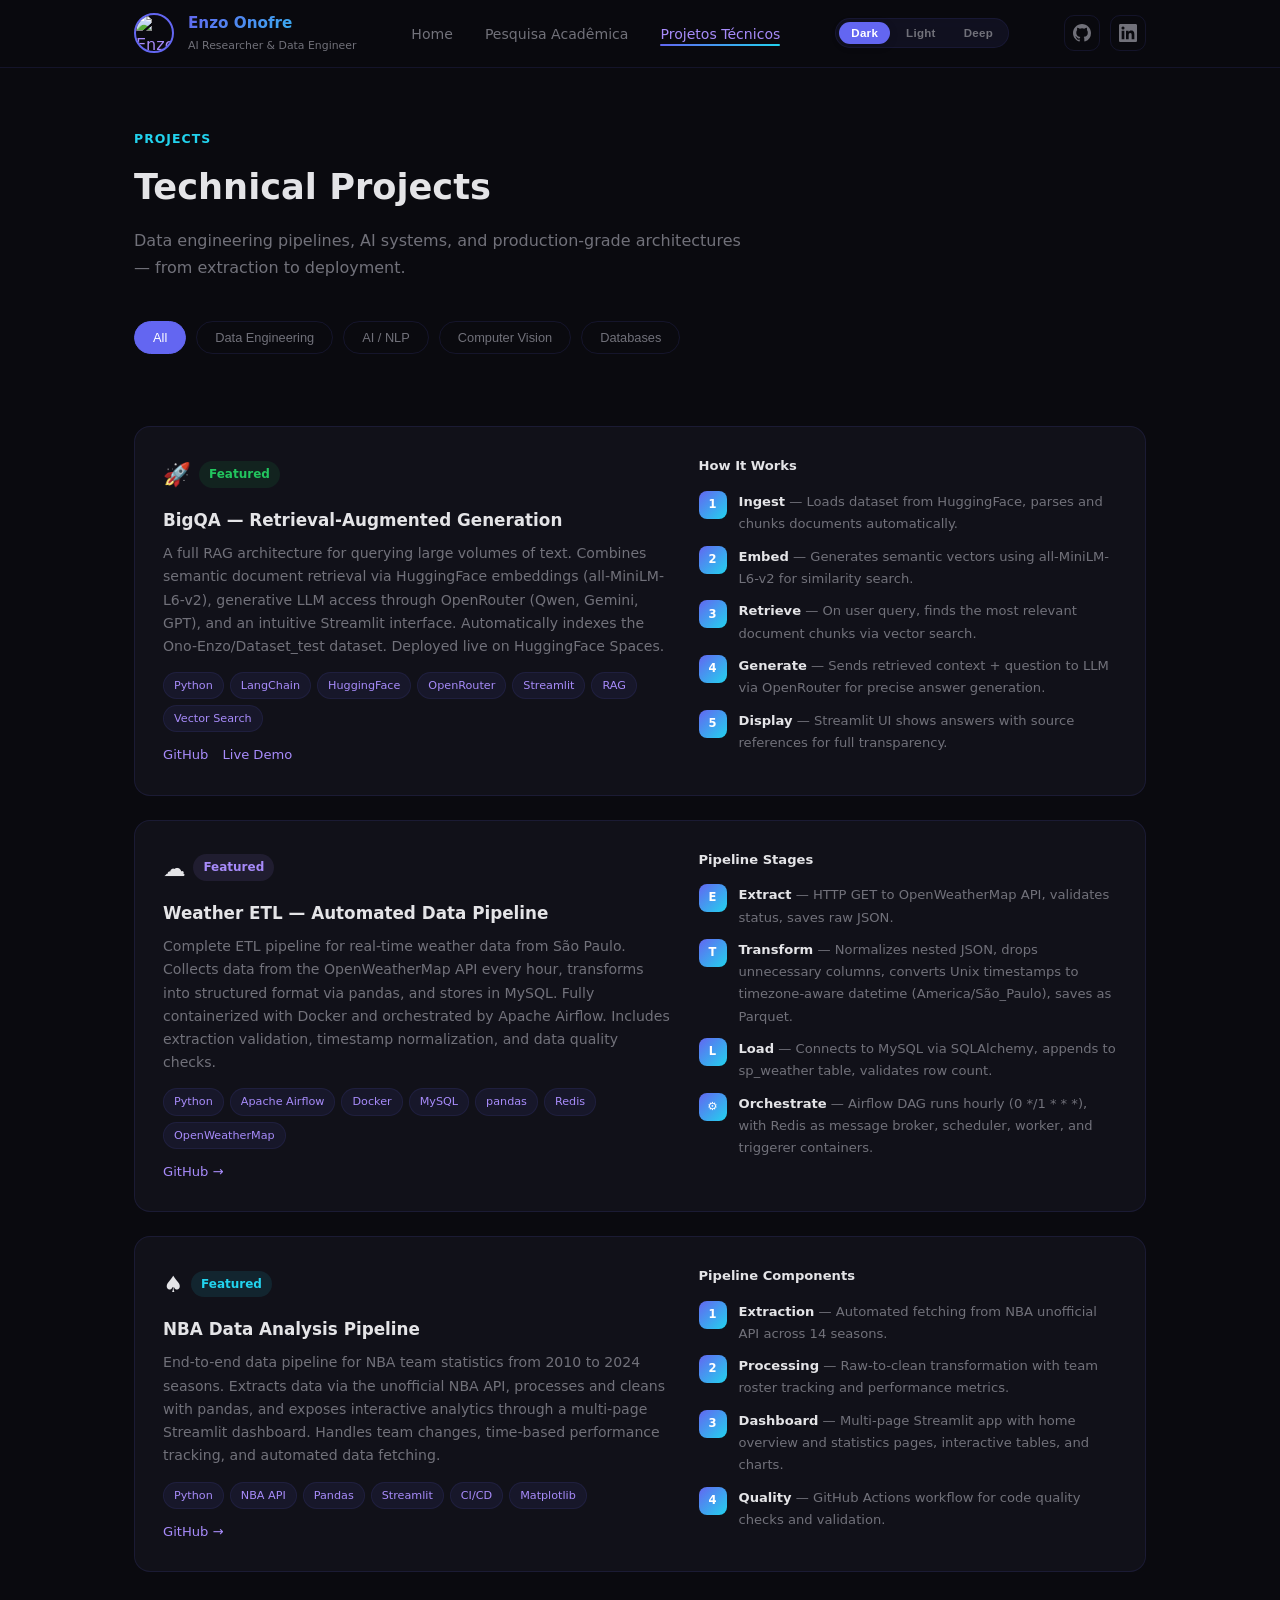
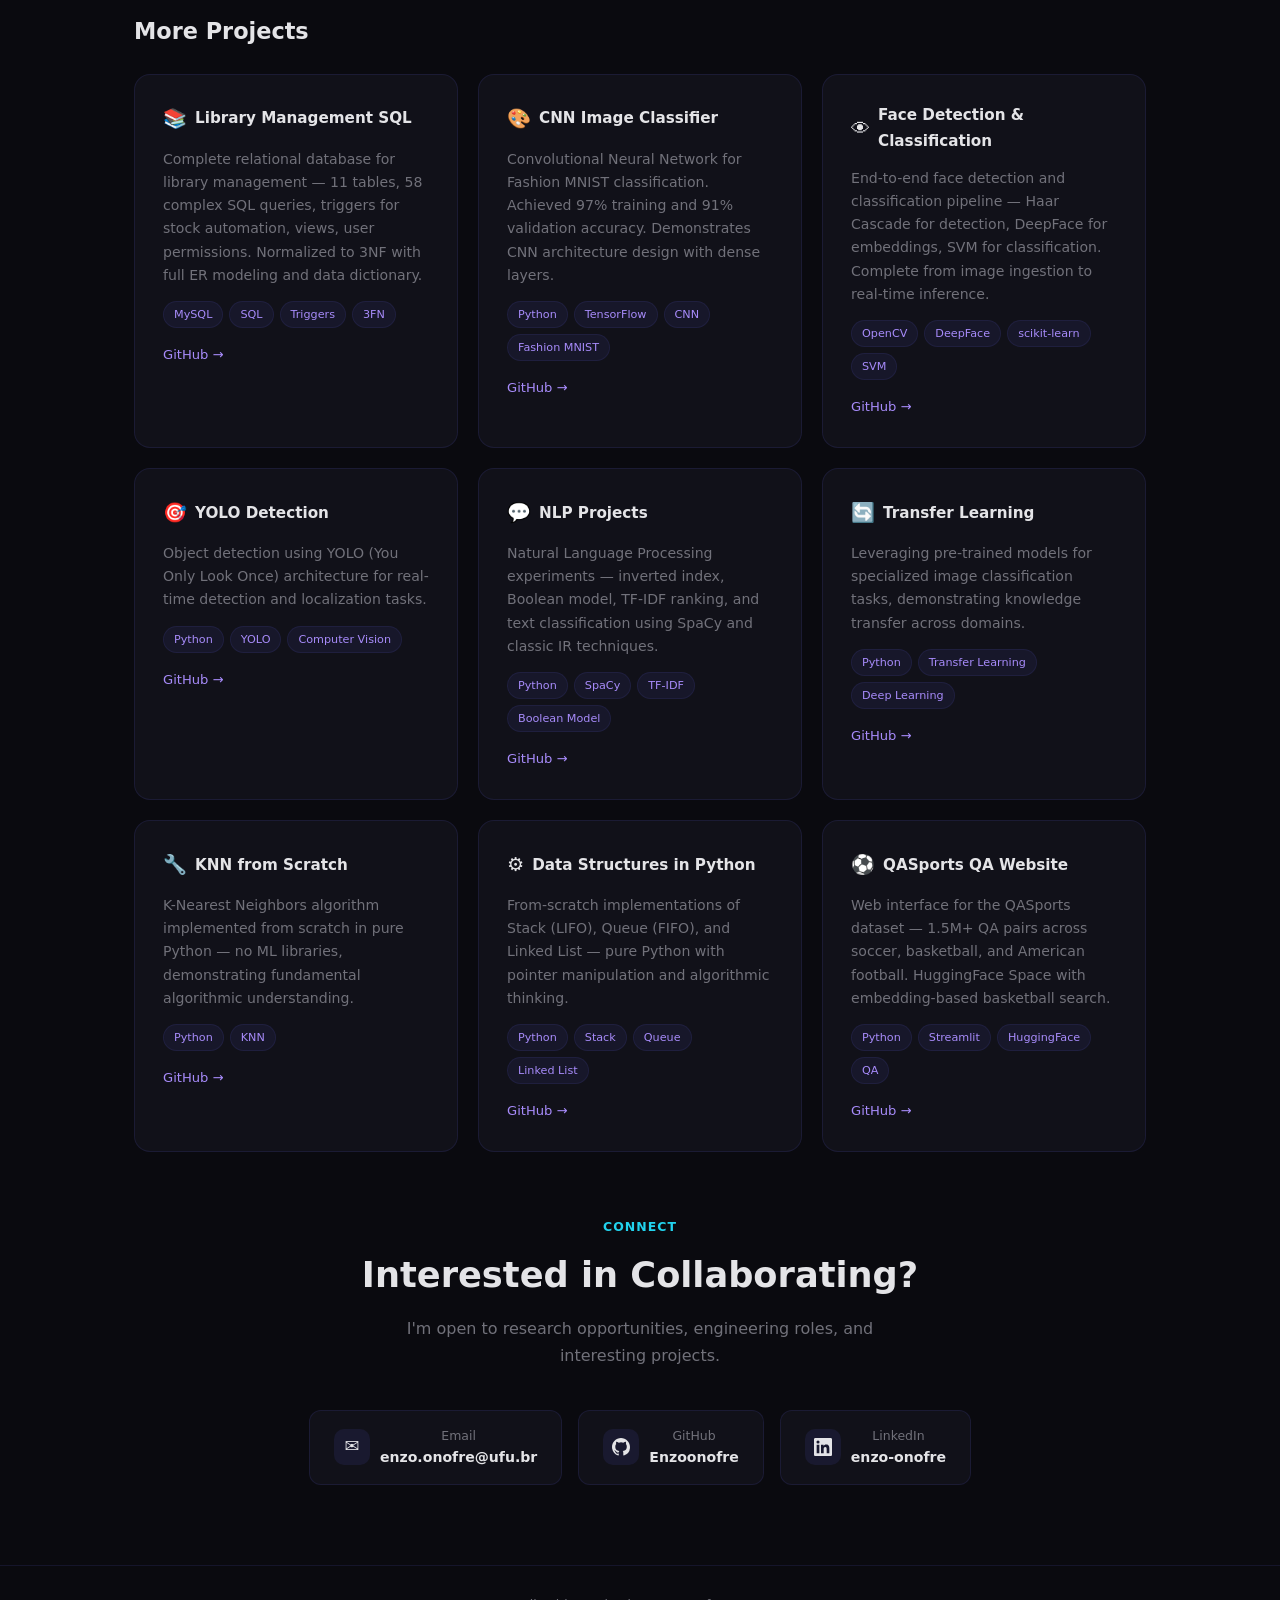
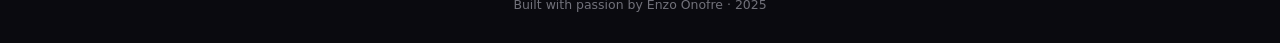
==== projects.html @ 0a025c81 "Initial portifolio" ====
<!DOCTYPE html>
<html lang="pt-BR">
<head>
  <meta charset="UTF-8">
  <meta name="viewport" content="width=device-width, initial-scale=1.0">
  <title>Projetos Técnicos — Enzo Onofre</title>
  <meta name="description" content="Technical projects by Enzo Onofre — BigQA RAG system, Weather ETL Pipeline, NBA Data Analysis, Library SQL System, and more.">
  <link rel="preconnect" href="https://fonts.googleapis.com">
  <link rel="stylesheet" href="styles.css">
</head>
<body>

<!-- ───────── Navbar ───────── -->
<nav>
  <div class="container nav-inner">
    <div class="nav-brand">
      <a href="index.html">
        <img src="https://avatars.githubusercontent.com/u/135233415?v=4" alt="Enzo Onofre">
      </a>
      <div class="nav-brand-text">
        <div class="nb-name">Enzo Onofre</div>
        <div class="nb-role">AI Researcher &amp; Data Engineer</div>
      </div>
    </div>
    <ul class="nav-links" id="nav-menu">
      <li><a href="index.html">Home</a></li>
      <li><a href="research.html">Pesquisa Acadêmica</a></li>
      <li><a href="projects.html" class="active">Projetos Técnicos</a></li>
    </ul>
    <div class="nav-group">
      <div class="theme-switcher">
        <button class="theme-btn active" data-theme="dark">Dark</button>
        <button class="theme-btn" data-theme="light">Light</button>
        <button class="theme-btn" data-theme="deep">Deep</button>
      </div>
    </div>
    <div class="nav-social">
      <a href="https://github.com/Enzoonofre" target="_blank" aria-label="GitHub">
        <svg width="18" height="18" fill="currentColor" viewBox="0 0 16 16"><path d="M8 .006C3.58 0 0 3.58 0 8c0 3.54 2.29 6.53 5.47 7.59.4.07.55-.17.55-.38v-1.33c-2.24.49-2.72-1.08-2.72-1.08-.37-.93-.9-1.18-.9-1.18-.73-.5.06-.49.06-.49.81.06 1.24.83 1.24.83.72 1.24 1.9.88 2.36.67.07-.52.28-.88.51-1.08-1.78-.2-3.65-.89-3.65-3.96 0-.88.31-1.59.83-2.15-.08-.2-.36-1.02.08-2.12 0 0 .67-.21 2.2.82a7.63 7.63 0 0 1 4.02 0c1.52-1.03 2.2-.82 2.2-.82.44 1.1.16 1.92.08 2.12.52.56.83 1.27.83 2.15 0 3.08-1.87 3.76-3.66 3.95.29.25.54.73.54 1.48v2.2c0 .21.15.46.55.38A8.01 8.01 0 0 0 16 8c0-4.42-3.59-8-8-8z"/></svg>
      </a>
      <a href="https://www.linkedin.com/in/enzo-onofre" target="_blank" aria-label="LinkedIn">
        <svg width="18" height="18" fill="currentColor" viewBox="0 0 24 24"><path d="M20.447 20.452h-3.554v-5.569c0-1.328-.027-3.037-1.852-3.037-1.852 0-2.136 1.445-2.136 2.939v5.667H9.351V9h3.414v1.561h.046c.477-.9 1.638-1.85 3.373-1.85 3.603 0 4.267 2.37 4.267 5.455v6.286zM5.337 7.433a2.06 2.06 0 0 1-2.063-2.065 2.064 2.064 0 1 1 2.063 2.065zm1.782 13.019H3.555V9h3.564v11.452zM22.225 0H1.771C.792 0 0 .774 0 1.729v20.542C0 23.227.792 24 1.771 24h20.451C23.2 24 24 23.227 24 22.271V1.729C24 .774 23.2 0 22.222 0h.003z"/></svg>
      </a>
    </div>
    <button class="menu-toggle" id="menu-btn" aria-label="Menu">&#9776;</button>
  </div>
</nav>

<!-- ───────── Page Intro ───────── -->
<div class="page-intro">
  <div class="container">
    <div class="section-label fade-up">Projects</div>
    <h1 class="section-title fade-up">Technical Projects</h1>
    <p class="section-sub fade-up" style="max-width:620px">Data engineering pipelines, AI systems, and production-grade architectures — from extraction to deployment.</p>
    <div class="filter-btns fade-up">
      <button class="filter-btn active" data-filter="all">All</button>
      <button class="filter-btn" data-filter="data-eng">Data Engineering</button>
      <button class="filter-btn" data-filter="ai">AI / NLP</button>
      <button class="filter-btn" data-filter="vision">Computer Vision</button>
      <button class="filter-btn" data-filter="db">Databases</button>
    </div>
  </div>
</div>

<!-- ───────── Featured Projects ───────── -->
<section style="padding-top:0">
  <div class="container">

    <!-- BigQA — RAG Architecture -->
    <div id="bigqa" class="card proj-featured fade-up" data-category="ai data-eng" style="margin-bottom:24px">
      <div class="proj-inner">
        <div>
          <div style="display:flex;gap:8px;align-items:center;margin-bottom:12px">
            <span style="font-size:1.4rem">&#128640;</span>
            <span style="font-size:.75rem;color:var(--green);background:rgba(34,197,94,.1);padding:3px 10px;border-radius:999px;font-weight:600">Featured</span>
          </div>
          <h3>BigQA — Retrieval-Augmented Generation</h3>
          <p class="desc">A full RAG architecture for querying large volumes of text. Combines semantic document retrieval via HuggingFace embeddings (all-MiniLM-L6-v2), generative LLM access through OpenRouter (Qwen, Gemini, GPT), and an intuitive Streamlit interface. Automatically indexes the Ono-Enzo/Dataset_test dataset. Deployed live on HuggingFace Spaces.</p>
          <div class="tech">
            <span class="chip">Python</span>
            <span class="chip">LangChain</span>
            <span class="chip">HuggingFace</span>
            <span class="chip">OpenRouter</span>
            <span class="chip">Streamlit</span>
            <span class="chip">RAG</span>
            <span class="chip">Vector Search</span>
          </div>
          <div style="display:flex;gap:14px;margin-top:8px">
            <a href="https://github.com/Enzoonofre/RAG_BigQA" target="_blank" style="font-size:.82rem">GitHub</a>
            <a href="https://huggingface.co/spaces/Ono-Enzo/BIGqa-RAG" target="_blank" style="font-size:.82rem">Live Demo</a>
          </div>
        </div>
        <div>
          <p class="desc" style="font-size:.82rem;font-weight:600;color:var(--text);margin-bottom:10px">How It Works</p>
          <div class="proj-arch">
            <div class="arch-step">
              <div class="as-num">1</div>
              <div class="as-text"><strong>Ingest</strong> — Loads dataset from HuggingFace, parses and chunks documents automatically.</div>
            </div>
            <div class="arch-step">
              <div class="as-num">2</div>
              <div class="as-text"><strong>Embed</strong> — Generates semantic vectors using all-MiniLM-L6-v2 for similarity search.</div>
            </div>
            <div class="arch-step">
              <div class="as-num">3</div>
              <div class="as-text"><strong>Retrieve</strong> — On user query, finds the most relevant document chunks via vector search.</div>
            </div>
            <div class="arch-step">
              <div class="as-num">4</div>
              <div class="as-text"><strong>Generate</strong> — Sends retrieved context + question to LLM via OpenRouter for precise answer generation.</div>
            </div>
            <div class="arch-step">
              <div class="as-num">5</div>
              <div class="as-text"><strong>Display</strong> — Streamlit UI shows answers with source references for full transparency.</div>
            </div>
          </div>
        </div>
      </div>
    </div>

    <!-- Weather ETL Pipeline -->
    <div id="etl" class="card proj-featured fade-up" data-category="data-eng" style="margin-bottom:24px">
      <div class="proj-inner">
        <div>
          <div style="display:flex;gap:8px;align-items:center;margin-bottom:12px">
            <span style="font-size:1.4rem">&#9729;</span>
            <span style="font-size:.75rem;color:var(--accent2);background:rgba(167,139,250,.1);padding:3px 10px;border-radius:999px;font-weight:600">Featured</span>
          </div>
          <h3>Weather ETL — Automated Data Pipeline</h3>
          <p class="desc">Complete ETL pipeline for real-time weather data from São Paulo. Collects data from the OpenWeatherMap API every hour, transforms into structured format via pandas, and stores in MySQL. Fully containerized with Docker and orchestrated by Apache Airflow. Includes extraction validation, timestamp normalization, and data quality checks.</p>
          <div class="tech">
            <span class="chip">Python</span>
            <span class="chip">Apache Airflow</span>
            <span class="chip">Docker</span>
            <span class="chip">MySQL</span>
            <span class="chip">pandas</span>
            <span class="chip">Redis</span>
            <span class="chip">OpenWeatherMap</span>
          </div>
          <div style="display:flex;gap:14px;margin-top:8px">
            <a href="https://github.com/Enzoonofre/weather_pipeline_ETL" target="_blank" style="font-size:.82rem">GitHub &rarr;</a>
          </div>
        </div>
        <div>
          <p class="desc" style="font-size:.82rem;font-weight:600;color:var(--text);margin-bottom:10px">Pipeline Stages</p>
          <div class="proj-arch">
            <div class="arch-step">
              <div class="as-num">E</div>
              <div class="as-text"><strong>Extract</strong> — HTTP GET to OpenWeatherMap API, validates status, saves raw JSON.</div>
            </div>
            <div class="arch-step">
              <div class="as-num">T</div>
              <div class="as-text"><strong>Transform</strong> — Normalizes nested JSON, drops unnecessary columns, converts Unix timestamps to timezone-aware datetime (America/São_Paulo), saves as Parquet.</div>
            </div>
            <div class="arch-step">
              <div class="as-num">L</div>
              <div class="as-text"><strong>Load</strong> — Connects to MySQL via SQLAlchemy, appends to sp_weather table, validates row count.</div>
            </div>
            <div class="arch-step">
              <div class="as-num">&#9881;</div>
              <div class="as-text"><strong>Orchestrate</strong> — Airflow DAG runs hourly (0 */1 * * *), with Redis as message broker, scheduler, worker, and triggerer containers.</div>
            </div>
          </div>
        </div>
      </div>
    </div>

    <!-- NBA Data Pipeline -->
    <div id="nba" class="card proj-featured fade-up" data-category="data-eng ai" style="margin-bottom:24px">
      <div class="proj-inner">
        <div>
          <div style="display:flex;gap:8px;align-items:center;margin-bottom:12px">
            <span style="font-size:1.4rem">&#9824;</span>
            <span style="font-size:.75rem;color:var(--accent3);background:rgba(34,211,238,.1);padding:3px 10px;border-radius:999px;font-weight:600">Featured</span>
          </div>
          <h3>NBA Data Analysis Pipeline</h3>
          <p class="desc">End-to-end data pipeline for NBA team statistics from 2010 to 2024 seasons. Extracts data via the unofficial NBA API, processes and cleans with pandas, and exposes interactive analytics through a multi-page Streamlit dashboard. Handles team changes, time-based performance tracking, and automated data fetching.</p>
          <div class="tech">
            <span class="chip">Python</span>
            <span class="chip">NBA API</span>
            <span class="chip">Pandas</span>
            <span class="chip">Streamlit</span>
            <span class="chip">CI/CD</span>
            <span class="chip">Matplotlib</span>
          </div>
          <div style="display:flex;gap:14px;margin-top:8px">
            <a href="https://github.com/Enzoonofre/NBA_data" target="_blank" style="font-size:.82rem">GitHub &rarr;</a>
          </div>
        </div>
        <div>
          <p class="desc" style="font-size:.82rem;font-weight:600;color:var(--text);margin-bottom:10px">Pipeline Components</p>
          <div class="proj-arch">
            <div class="arch-step">
              <div class="as-num">1</div>
              <div class="as-text"><strong>Extraction</strong> — Automated fetching from NBA unofficial API across 14 seasons.</div>
            </div>
            <div class="arch-step">
              <div class="as-num">2</div>
              <div class="as-text"><strong>Processing</strong> — Raw-to-clean transformation with team roster tracking and performance metrics.</div>
            </div>
            <div class="arch-step">
              <div class="as-num">3</div>
              <div class="as-text"><strong>Dashboard</strong> — Multi-page Streamlit app with home overview and statistics pages, interactive tables, and charts.</div>
            </div>
            <div class="arch-step">
              <div class="as-num">4</div>
              <div class="as-text"><strong>Quality</strong> — GitHub Actions workflow for code quality checks and validation.</div>
            </div>
          </div>
        </div>
      </div>
    </div>

    <!-- ───────── Other Projects ───────── -->
    <div style="margin-top:40px">
      <h2 class="section-title fade-up" style="font-size:1.4rem;margin-bottom:24px">More Projects</h2>
      <div class="grid-3">

        <!-- Biblioteca SQL -->
        <div class="card fade-up" data-category="db">
          <div style="display:flex;align-items:center;gap:8px;margin-bottom:12px">
            <span style="font-size:1.2rem">&#128218;</span>
            <h3 style="margin:0;font-size:.95rem">Library Management SQL</h3>
          </div>
          <p class="desc">Complete relational database for library management — 11 tables, 58 complex SQL queries, triggers for stock automation, views, user permissions. Normalized to 3NF with full ER modeling and data dictionary.</p>
          <div class="tech">
            <span class="chip">MySQL</span><span class="chip">SQL</span><span class="chip">Triggers</span><span class="chip">3FN</span>
          </div>
          <a href="https://github.com/Enzoonofre/Case_Biblioteca_SQL" target="_blank" style="font-size:.82rem">GitHub &rarr;</a>
        </div>

        <!-- CNN -->
        <div class="card fade-up s1" data-category="ai vision">
          <div style="display:flex;align-items:center;gap:8px;margin-bottom:12px">
            <span style="font-size:1.2rem">&#127912;</span>
            <h3 style="margin:0;font-size:.95rem">CNN Image Classifier</h3>
          </div>
          <p class="desc">Convolutional Neural Network for Fashion MNIST classification. Achieved 97% training and 91% validation accuracy. Demonstrates CNN architecture design with dense layers.</p>
          <div class="tech">
            <span class="chip">Python</span><span class="chip">TensorFlow</span><span class="chip">CNN</span><span class="chip">Fashion MNIST</span>
          </div>
          <a href="https://github.com/Enzoonofre/CNN_Tensorflow" target="_blank" style="font-size:.82rem">GitHub &rarr;</a>
        </div>

        <!-- Face Detection -->
        <div class="card fade-up s2" data-category="vision ai">
          <div style="display:flex;align-items:center;gap:8px;margin-bottom:12px">
            <span style="font-size:1.2rem">&#128065;</span>
            <h3 style="margin:0;font-size:.95rem">Face Detection &amp; Classification</h3>
          </div>
          <p class="desc">End-to-end face detection and classification pipeline — Haar Cascade for detection, DeepFace for embeddings, SVM for classification. Complete from image ingestion to real-time inference.</p>
          <div class="tech">
            <span class="chip">OpenCV</span><span class="chip">DeepFace</span><span class="chip">scikit-learn</span><span class="chip">SVM</span>
          </div>
          <a href="https://github.com/Enzoonofre/detectacao-facial" target="_blank" style="font-size:.82rem">GitHub &rarr;</a>
        </div>

        <!-- YOLO -->
        <div class="card fade-up s3" data-category="vision">
          <div style="display:flex;align-items:center;gap:8px;margin-bottom:12px">
            <span style="font-size:1.2rem">&#127919;</span>
            <h3 style="margin:0;font-size:.95rem">YOLO Detection</h3>
          </div>
          <p class="desc">Object detection using YOLO (You Only Look Once) architecture for real-time detection and localization tasks.</p>
          <div class="tech">
            <span class="chip">Python</span><span class="chip">YOLO</span><span class="chip">Computer Vision</span>
          </div>
          <a href="https://github.com/Enzoonofre/Yolo-dio" target="_blank" style="font-size:.82rem">GitHub &rarr;</a>
        </div>

        <!-- NLP -->
        <div class="card fade-up s4" data-category="ai">
          <div style="display:flex;align-items:center;gap:8px;margin-bottom:12px">
            <span style="font-size:1.2rem">&#128172;</span>
            <h3 style="margin:0;font-size:.95rem">NLP Projects</h3>
          </div>
          <p class="desc">Natural Language Processing experiments — inverted index, Boolean model, TF-IDF ranking, and text classification using SpaCy and classic IR techniques.</p>
          <div class="tech">
            <span class="chip">Python</span><span class="chip">SpaCy</span><span class="chip">TF-IDF</span><span class="chip">Boolean Model</span>
          </div>
          <a href="https://github.com/Enzoonofre/NLP" target="_blank" style="font-size:.82rem">GitHub &rarr;</a>
        </div>

        <!-- Transfer Learning -->
        <div class="card fade-up s5" data-category="ai vision">
          <div style="display:flex;align-items:center;gap:8px;margin-bottom:12px">
            <span style="font-size:1.2rem">&#128260;</span>
            <h3 style="margin:0;font-size:.95rem">Transfer Learning</h3>
          </div>
          <p class="desc">Leveraging pre-trained models for specialized image classification tasks, demonstrating knowledge transfer across domains.</p>
          <div class="tech">
            <span class="chip">Python</span><span class="chip">Transfer Learning</span><span class="chip">Deep Learning</span>
          </div>
          <a href="https://github.com/Enzoonofre/Transfer-Learning" target="_blank" style="font-size:.82rem">GitHub &rarr;</a>
        </div>

        <!-- KNN -->
        <div class="card fade-up" data-category="ai">
          <div style="display:flex;align-items:center;gap:8px;margin-bottom:12px">
            <span style="font-size:1.2rem">&#128295;</span>
            <h3 style="margin:0;font-size:.95rem">KNN from Scratch</h3>
          </div>
          <p class="desc">K-Nearest Neighbors algorithm implemented from scratch in pure Python — no ML libraries, demonstrating fundamental algorithmic understanding.</p>
          <div class="tech">
            <span class="chip">Python</span><span class="chip">KNN</span>
          </div>
          <a href="https://github.com/Enzoonofre/KNN" target="_blank" style="font-size:.82rem">GitHub &rarr;</a>
        </div>

        <!-- Data Structures -->
        <div class="card fade-up s1" data-category="ai">
          <div style="display:flex;align-items:center;gap:8px;margin-bottom:12px">
            <span style="font-size:1.2rem">&#9881;</span>
            <h3 style="margin:0;font-size:.95rem">Data Structures in Python</h3>
          </div>
          <p class="desc">From-scratch implementations of Stack (LIFO), Queue (FIFO), and Linked List — pure Python with pointer manipulation and algorithmic thinking.</p>
          <div class="tech">
            <span class="chip">Python</span><span class="chip">Stack</span><span class="chip">Queue</span><span class="chip">Linked List</span>
          </div>
          <a href="https://github.com/Enzoonofre/ED-python" target="_blank" style="font-size:.82rem">GitHub &rarr;</a>
        </div>

        <!-- QASports -->
        <div class="card fade-up s2" data-category="ai">
          <div style="display:flex;align-items:center;gap:8px;margin-bottom:12px">
            <span style="font-size:1.2rem">&#9917;</span>
            <h3 style="margin:0;font-size:.95rem">QASports QA Website</h3>
          </div>
          <p class="desc">Web interface for the QASports dataset — 1.5M+ QA pairs across soccer, basketball, and American football. HuggingFace Space with embedding-based basketball search.</p>
          <div class="tech">
            <span class="chip">Python</span><span class="chip">Streamlit</span><span class="chip">HuggingFace</span><span class="chip">QA</span>
          </div>
          <a href="https://github.com/Enzoonofre/QASports-website-embbeding" target="_blank" style="font-size:.82rem">GitHub &rarr;</a>
        </div>

      </div>
    </div>

    <!-- ───────── Contact CTA ───────── -->
    <div style="text-align:center;margin-top:64px">
      <div class="section-label fade-up">Connect</div>
      <h2 class="section-title fade-up">Interested in Collaborating?</h2>
      <p class="section-sub fade-up" style="margin-left:auto;margin-right:auto">I'm open to research opportunities, engineering roles, and interesting projects.</p>
      <div class="contact-row" style="margin-top:32px">
        <a href="mailto:enzo.onofre@ufu.br" class="contact-item" style="text-decoration:none;color:inherit">
          <div class="ci-icon">&#9993;</div>
          <div><div class="ci-label">Email</div><div class="ci-value">enzo.onofre@ufu.br</div></div>
        </a>
        <a href="https://github.com/Enzoonofre" target="_blank" class="contact-item" style="text-decoration:none;color:inherit">
          <div class="ci-icon"><svg width="18" height="18" fill="currentColor" viewBox="0 0 16 16"><path d="M8 .006C3.58 0 0 3.58 0 8c0 3.54 2.29 6.53 5.47 7.59.4.07.55-.17.55-.38v-1.33c-2.24.49-2.72-1.08-2.72-1.08-.37-.93-.9-1.18-.9-1.18-.73-.5.06-.49.06-.49.81.06 1.24.83 1.24.83.72 1.24 1.9.88 2.36.67.07-.52.28-.88.51-1.08-1.78-.2-3.65-.89-3.65-3.96 0-.88.31-1.59.83-2.15-.08-.2-.36-1.02.08-2.12 0 0 .67-.21 2.2.82a7.63 7.63 0 0 1 4.02 0c1.52-1.03 2.2-.82 2.2-.82.44 1.1.16 1.92.08 2.12.52.56.83 1.27.83 2.15 0 3.08-1.87 3.76-3.66 3.95.29.25.54.73.54 1.48v2.2c0 .21.15.46.55.38A8.01 8.01 0 0 0 16 8c0-4.42-3.59-8-8-8z"/></svg></div>
          <div><div class="ci-label">GitHub</div><div class="ci-value">Enzoonofre</div></div>
        </a>
        <a href="https://www.linkedin.com/in/enzo-onofre" target="_blank" class="contact-item" style="text-decoration:none;color:inherit">
          <div class="ci-icon"><svg width="18" height="18" fill="currentColor" viewBox="0 0 24 24"><path d="M20.447 20.452h-3.554v-5.569c0-1.328-.027-3.037-1.852-3.037-1.852 0-2.136 1.445-2.136 2.939v5.667H9.351V9h3.414v1.561h.046c.477-.9 1.638-1.85 3.373-1.85 3.603 0 4.267 2.37 4.267 5.455v6.286zM5.337 7.433a2.06 2.06 0 0 1-2.063-2.065 2.064 2.064 0 1 1 2.063 2.065zm1.782 13.019H3.555V9h3.564v11.452zM22.225 0H1.771C.792 0 0 .774 0 1.729v20.542C0 23.227.792 24 1.771 24h20.451C23.2 24 24 23.227 24 22.271V1.729C24 .774 23.2 0 22.222 0h.003z"/></svg></div>
          <div><div class="ci-label">LinkedIn</div><div class="ci-value">enzo-onofre</div></div>
        </a>
      </div>
    </div>

  </div>
</section>

<footer><div class="container"><p>Built with passion by Enzo Onofre &middot; 2025</p></div></footer>

<script>
// Mobile menu
document.getElementById('menu-btn')?.addEventListener('click', ()=>{
  document.getElementById('nav-menu').classList.toggle('open');
});
document.querySelectorAll('#nav-menu a').forEach(l => l.addEventListener('click', ()=>{
  document.getElementById('nav-menu').classList.remove('open');
}));

// ── Theme Switcher ──
const THEMES = ['dark','light','deep'];
function setTheme(t){
  document.body.classList.remove('dark','light','deep');
  if(t!=='dark') document.body.classList.add(t);
  localStorage.setItem('theme',t);
  document.querySelectorAll('.theme-btn').forEach(b=>{
    b.classList.toggle('active',b.dataset.theme===t);
  });
}
const saved = localStorage.getItem('theme')||'dark';
setTheme(saved);
document.querySelectorAll('.theme-btn').forEach(b=>b.addEventListener('click',()=>setTheme(b.dataset.theme)));

// Scroll animations (show immediately if already in viewport)
const obs2 = new IntersectionObserver((entries)=>{
  entries.forEach(e => { if(e.isIntersecting) { e.target.classList.add('visible'); obs2.unobserve(e.target); } });
}, {threshold:.05, rootMargin:'0px 0px -20px 0px'});

requestAnimationFrame(()=>{
  document.querySelectorAll('.fade-up').forEach(el => {
    const rect = el.getBoundingClientRect();
    if(rect.top < window.innerHeight && rect.bottom > 0){
      el.classList.add('visible');
    } else {
      obs2.observe(el);
    }
  });
});

// Project filters
document.querySelectorAll('.filter-btn').forEach(btn => {
  btn.addEventListener('click', ()=>{
    document.querySelectorAll('.filter-btn').forEach(b => b.classList.remove('active'));
    btn.classList.add('active');
    const f = btn.dataset.filter;
    document.querySelectorAll('[data-category]').forEach(el => {
      const cats = el.dataset.category.split(' ');
      const match = f === 'all' || cats.includes(f);
      el.style.display = match ? '' : 'none';
    });
  });
});
</script>
</body>
</html>
---- styles.css ----
/* ───────── Reset & Global ───────── */
*,*::before,*::after{margin:0;padding:0;box-sizing:border-box}

/* ═══════════════════════════════════════════
   THEME 1 — Dark Blue  (default)
   ═══════════════════════════════════════════ */
:root{
  --bg:#0a0a0f;
  --bg-card:#111119;
  --bg-nav:rgba(10,10,15,.85);
  --bg-code:#1a1a26;
  --text:#e4e4e7;
  --text-muted:#71717a;
  --accent:#6366f1;
  --accent2:#a78bfa;
  --accent3:#22d3ee;
  --green:#22c55e;
  --gradient:linear-gradient(135deg,var(--accent),var(--accent3));
  --border:rgba(99,102,241,.12);
  --border-hover:rgba(99,102,241,.25);
  --chip-bg:rgba(99,102,241,.08);
  --chip-text:var(--accent2);
  --chip-border:rgba(99,102,241,.1);
  --chip-accent-bg:rgba(34,211,238,.08);
  --chip-accent-text:var(--accent3);
  --chip-accent-border:rgba(34,211,238,.12);
  --hero-card-shadow:0 0 40px rgba(99,102,241,.06);
  --btn-primary-bg:var(--gradient);
  --btn-primary-shadow:0 4px 24px rgba(99,102,241,.3);
  --btn-primary-hover-shadow:0 8px 32px rgba(99,102,241,.4);
  --btn-outline-border:var(--accent);
  --btn-outline-text:var(--accent2);
  --btn-outline-hover-bg:rgba(99,102,241,.08);
  --glow1:var(--accent);
  --glow2:var(--accent3);
  --glow1-opacity:.25;
  --glow2-opacity:.15;
  --nav-mobile-bg:rgba(10,10,15,.96);
  --hero-badge-bg:rgba(99,102,241,.08);
  --pub-badge-arxiv-bg:rgba(251,146,60,.1);
  --pub-badge-iceis-bg:rgba(99,102,241,.1);
  --tag-bg:rgba(34,197,94,.1);
  --tag-text:var(--green);
  --as-text-strong:var(--text);
  --social-hover-bg:rgba(99,102,241,.08);
  --social-hover-border:var(--accent);
  --social-hover-text:var(--accent2);
  --nav-links-active:var(--accent2);
  --featured-tag-bg:rgba(167,139,250,.1);
  --featured-tag-text:var(--accent2);
  --ci-icon-bg:rgba(99,102,241,.1);
  --filter-active-bg:var(--accent);
  --filter-active-text:#fff;
  --hero-badge-text:var(--accent2);
  --hc-value-accent:var(--accent2);
  --section-label:var(--accent3);
  --stat-gradient:var(--gradient);
  --research-ic-top:var(--gradient);
  --research-ic-org-bg:rgba(99,102,241,.08);
  --research-ic-org-text:var(--accent2);
  --research-ic-chip-bg:rgba(34,211,238,.08);
  --research-ic-chip-text:var(--accent3);
  --research-ic-chip-border:rgba(34,211,238,.12);
  --pub-badge-arxiv-bg:rgba(251,146,60,.1);
  --pub-badge-iceis-bg:rgba(99,102,241,.1);
  --radius:16px;
  --nav-h:68px;
}

/* ═══════════════════════════════════════════
   THEME 2 — Light Academic  (ice/frost)
   ═══════════════════════════════════════════ */
body.light{
  --bg:#f4f6f9;
  --bg-card:#ffffff;
  --bg-nav:rgba(244,246,249,.88);
  --bg-code:#eef0f5;
  --text:#1a1a2e;
  --text-muted:#6b7280;
  --accent:#4f46e5;
  --accent2:#7c3aed;
  --accent3:#0ea5e9;
  --green:#16a34a;
  --gradient:linear-gradient(135deg,var(--accent),var(--accent3));
  --border:rgba(30,41,59,.08);
  --border-hover:rgba(30,41,59,.18);
  --chip-bg:rgba(79,70,229,.06);
  --chip-text:var(--accent);
  --chip-border:rgba(79,70,229,.12);
  --chip-accent-bg:rgba(14,165,233,.06);
  --chip-accent-text:var(--accent3);
  --chip-accent-border:rgba(14,165,233,.12);
  --hero-card-shadow:0 2px 16px rgba(0,0,0,.04);
  --btn-primary-bg:var(--gradient);
  --btn-primary-shadow:0 4px 24px rgba(79,70,229,.2);
  --btn-primary-hover-shadow:0 8px 32px rgba(79,70,229,.3);
  --btn-outline-border:var(--accent);
  --btn-outline-text:var(--accent);
  --btn-outline-hover-bg:rgba(79,70,229,.06);
  --glow1:#c7d2fe;
  --glow2:#bae6fd;
  --glow1-opacity:.5;
  --glow2-opacity:.4;
  --nav-mobile-bg:rgba(244,246,249,.97);
  --hero-badge-bg:rgba(79,70,229,.06);
  --pub-badge-arxiv-bg:rgba(251,146,60,.08);
  --pub-badge-iceis-bg:rgba(79,70,229,.08);
  --tag-bg:rgba(22,163,74,.08);
  --tag-text:var(--green);
  --as-text-strong:var(--text);
  --social-hover-bg:rgba(79,70,229,.06);
  --social-hover-border:var(--accent);
  --social-hover-text:var(--accent);
  --nav-links-active:var(--accent);
  --featured-tag-bg:rgba(124,58,237,.08);
  --featured-tag-text:var(--accent2);
  --ci-icon-bg:rgba(79,70,229,.06);
  --filter-active-bg:var(--accent);
  --filter-active-text:#fff;
  --hero-badge-text:var(--accent);
  --hc-value-accent:var(--accent2);
  --section-label:var(--accent3);
  --stat-gradient:var(--gradient);
  --research-ic-top:var(--gradient);
  --research-ic-org-bg:rgba(79,70,229,.06);
  --research-ic-org-text:var(--accent);
  --research-ic-chip-bg:rgba(14,165,233,.06);
  --research-ic-chip-text:var(--accent3);
  --research-ic-chip-border:rgba(14,165,233,.12);
  --pub-badge-arxiv-bg:rgba(251,146,60,.08);
  --pub-badge-iceis-bg:rgba(79,70,229,.08);
}

/* ═══════════════════════════════════════════
   THEME 3 — Deep Tech  (emerald)
   ═══════════════════════════════════════════ */
body.deep{
  --bg:#060e0a;
  --bg-card:#0a1612;
  --bg-nav:rgba(6,14,10,.88);
  --bg-code:#0f1f17;
  --text:#e2e8e0;
  --text-muted:#7a8a7e;
  --accent:#10b981;
  --accent2:#34d399;
  --accent3:#fbbf24;
  --green:#22c55e;
  --gradient:linear-gradient(135deg,var(--accent),var(--accent3));
  --border:rgba(16,185,129,.1);
  --border-hover:rgba(16,185,129,.28);
  --chip-bg:rgba(16,185,129,.08);
  --chip-text:var(--accent2);
  --chip-border:rgba(16,185,129,.12);
  --chip-accent-bg:rgba(251,191,36,.08);
  --chip-accent-text:var(--accent3);
  --chip-accent-border:rgba(251,191,36,.12);
  --hero-card-shadow:0 0 40px rgba(16,185,129,.05);
  --btn-primary-bg:var(--gradient);
  --btn-primary-shadow:0 4px 24px rgba(16,185,129,.25);
  --btn-primary-hover-shadow:0 8px 32px rgba(16,185,129,.35);
  --btn-outline-border:var(--accent);
  --btn-outline-text:var(--accent2);
  --btn-outline-hover-bg:rgba(16,185,129,.08);
  --glow1:var(--accent);
  --glow2:var(--accent3);
  --glow1-opacity:.2;
  --glow2-opacity:.15;
  --nav-mobile-bg:rgba(6,14,10,.97);
  --hero-badge-bg:rgba(16,185,129,.08);
  --pub-badge-arxiv-bg:rgba(251,146,60,.08);
  --pub-badge-iceis-bg:rgba(16,185,129,.08);
  --tag-bg:rgba(34,197,94,.08);
  --tag-text:var(--green);
  --as-text-strong:var(--text);
  --social-hover-bg:rgba(16,185,129,.08);
  --social-hover-border:var(--accent);
  --social-hover-text:var(--accent2);
  --nav-links-active:var(--accent2);
  --featured-tag-bg:rgba(16,185,129,.08);
  --featured-tag-text:var(--accent);
  --ci-icon-bg:rgba(16,185,129,.08);
  --filter-active-bg:var(--accent);
  --filter-active-text:#060e0a;
  --hero-badge-text:var(--accent2);
  --hc-value-accent:var(--accent3);
  --section-label:var(--accent3);
  --stat-gradient:var(--gradient);
  --research-ic-top:var(--gradient);
  --research-ic-org-bg:rgba(16,185,129,.08);
  --research-ic-org-text:var(--accent2);
  --research-ic-chip-bg:rgba(251,191,36,.06);
  --research-ic-chip-text:var(--accent3);
  --research-ic-chip-border:rgba(251,191,36,.12);
  --pub-badge-arxiv-bg:rgba(251,146,60,.08);
  --pub-badge-iceis-bg:rgba(16,185,129,.08);
}

html{scroll-behavior:smooth;scrollbar-width:thin;scrollbar-color:var(--accent) var(--bg)}
body{font-family:'Inter',system-ui,-apple-system,sans-serif;background:var(--bg);color:var(--text);line-height:1.7;overflow-x:hidden;transition:background .35s,color .35s}
a{color:var(--accent2);text-decoration:none;transition:color .2s}
a:hover{color:var(--accent3)}
img{max-width:100%;display:block}
.container{max-width:1060px;margin:0 auto;padding:0 24px}
section{padding:80px 0}

/* ───────── Navbar ───────── */
nav{
  position:fixed;top:0;left:0;right:0;z-index:100;
  background:var(--bg-nav);backdrop-filter:blur(18px);-webkit-backdrop-filter:blur(18px);
  border-bottom:1px solid var(--border);height:var(--nav-h);
  display:flex;align-items:center;
  transition:background .35s;
}
nav .nav-inner{display:flex;justify-content:space-between;align-items:center;width:100%;flex-wrap:nowrap;gap:12px}
nav .nav-brand{display:flex;align-items:center;gap:14px}
nav .nav-brand img{width:40px;height:40px;border-radius:50%;border:2px solid var(--accent);transition:border-color .35s}
nav .nav-brand-text .nb-name{font-size:.95rem;font-weight:700;background:var(--gradient);-webkit-background-clip:text;-webkit-text-fill-color:transparent}
nav .nav-brand-text .nb-role{font-size:.68rem;color:var(--text-muted)}
nav .nav-links{display:flex;gap:32px;list-style:none}
nav .nav-links a{font-size:.88rem;font-weight:500;color:var(--text-muted);transition:color .2s;position:relative}
nav .nav-links a:hover{color:var(--text)}
nav .nav-links a.active{color:var(--nav-links-active)}
nav .nav-links a.active::after{content:'';position:absolute;bottom:-4px;left:0;right:0;height:2px;background:var(--gradient);border-radius:2px}

.nav-group{display:flex;align-items:center;gap:12px}

/* Theme switcher */
.theme-switcher{display:flex;align-items:center;gap:4px;padding:3px;background:var(--chip-bg);border:1px solid var(--chip-border);border-radius:999px}
.theme-btn{
  padding:5px 12px;border-radius:999px;border:none;background:transparent;
  color:var(--text-muted);font-size:.72rem;font-weight:600;cursor:pointer;
  transition:all .2s;white-space:nowrap;letter-spacing:.3px;
}
.theme-btn:hover{color:var(--text)}
.theme-btn.active{background:var(--accent);color:#fff;box-shadow:0 2px 8px rgba(0,0,0,.15)}

nav .nav-social{display:flex;gap:10px}
nav .nav-social a{width:36px;height:36px;border-radius:10px;display:flex;align-items:center;justify-content:center;border:1px solid var(--border);color:var(--text-muted);transition:all .2s}
nav .nav-social a:hover{color:var(--social-hover-text);border-color:var(--social-hover-border);background:var(--social-hover-bg)}
.menu-toggle{display:none;background:none;border:none;color:var(--text);font-size:1.5rem;cursor:pointer}

/* ───────── Hero ───────── */
.hero-wrap{position:relative;overflow:hidden;padding-top:var(--nav-h);min-height:90vh;display:flex;align-items:center}
.bg-glow{position:absolute;border-radius:50%;filter:blur(140px);pointer-events:none;opacity:var(--glow1-opacity)}
.bg-glow-1{top:-200px;left:-200px;width:600px;height:600px;background:var(--glow1)}
.bg-glow-2{top:200px;right:-300px;width:600px;height:600px;background:var(--glow2);opacity:var(--glow2-opacity)}
.hero-grid{display:grid;grid-template-columns:1.1fr .9fr;gap:64px;align-items:center}
.hero-badge{display:inline-flex;gap:8px;align-items:center;background:var(--hero-badge-bg);border:1px solid var(--border);border-radius:999px;padding:6px 16px;margin-bottom:20px}
.hero-badge .dot{width:8px;height:8px;background:var(--green);border-radius:50%;animation:pulse 2s infinite}
@keyframes pulse{0%,100%{opacity:1}50%{opacity:.4}}
.hero-badge span{font-size:.8rem;color:var(--hero-badge-text);font-weight:500}
h1.hero-title{font-size:clamp(2rem,4.8vw,3.2rem);font-weight:800;line-height:1.18;margin-bottom:16px}
h1.hero-title em{font-style:normal;background:var(--gradient);-webkit-background-clip:text;-webkit-text-fill-color:transparent}
.hero-sub{font-size:1.05rem;color:var(--text-muted);max-width:520px;margin-bottom:28px}
.hero-actions{display:flex;gap:14px;flex-wrap:wrap}
.btn{display:inline-flex;align-items:center;gap:8px;padding:12px 26px;border-radius:12px;font-weight:600;font-size:.88rem;border:none;cursor:pointer;transition:transform .15s,box-shadow .15s}
.btn:hover{transform:translateY(-2px);color:var(--text)}
.btn-primary{background:var(--btn-primary-bg);color:#fff;box-shadow:var(--btn-primary-shadow)}
.btn-primary:hover{box-shadow:var(--btn-primary-hover-shadow)}
.btn-outline{background:transparent;border:1px solid var(--btn-outline-border);color:var(--btn-outline-text)}
.btn-outline:hover{background:var(--btn-outline-hover-bg)}

/* Hero side */
.hero-side{display:flex;flex-direction:column;gap:14px}
.hero-card{background:var(--bg-card);border:1px solid var(--border);border-radius:var(--radius);padding:18px;transition:box-shadow .2s,border-color .35s,background .35s}
.hero-card:hover{box-shadow:var(--hero-card-shadow)}
.hero-card .hc-label{font-size:.7rem;color:var(--text-muted);text-transform:uppercase;letter-spacing:.5px;margin-bottom:6px}
.hero-card .hc-value{font-size:.92rem;font-weight:600}
.hero-card .hc-value .a{color:var(--hc-value-accent)}
.hero-card .hc-chips{display:flex;flex-wrap:wrap;gap:6px;margin-top:6px}
.hc-chips .chip{font-size:.7rem;padding:4px 10px;border-radius:999px;background:var(--chip-bg);color:var(--chip-text)}

/* ───────── Section headers ───────── */
.section-label{font-size:.78rem;color:var(--section-label);text-transform:uppercase;letter-spacing:1px;font-weight:600;margin-bottom:8px;transition:color .35s}
.section-title{font-size:clamp(1.5rem,3vw,2.2rem);font-weight:800;margin-bottom:10px}
.section-sub{color:var(--text-muted);max-width:540px;margin-bottom:40px}

/* ───────── Page intro (non-hero pages) ───────── */
.page-intro{padding-top:calc(var(--nav-h) + 60px);padding-bottom:40px}

/* ───────── Cards ───────── */
.card{background:var(--bg-card);border:1px solid var(--border);border-radius:var(--radius);padding:28px;transition:transform .2s,border-color .35s,background .35s}
.card:hover{transform:translateY(-3px);border-color:var(--border-hover)}
.card h3{font-size:1.05rem;font-weight:700;margin-bottom:8px}
.card h3 a{color:var(--text);transition:color .2s}
.card h3 a:hover{color:var(--accent2)}
.card .desc{font-size:.88rem;color:var(--text-muted);margin-bottom:14px;line-height:1.65}
.card .tech{display:flex;flex-wrap:wrap;gap:6px;margin-bottom:12px}
.card .tech .chip{font-size:.7rem;padding:3px 10px;border-radius:999px;background:var(--chip-bg);color:var(--chip-text);border:1px solid var(--chip-border)}

/* ───────── Research cards ───────── */
.research-ic{background:var(--bg-card);border:1px solid var(--border);border-radius:var(--radius);padding:32px;position:relative;overflow:hidden;transition:background .35s,border-color .35s}
.research-ic::before{content:'';position:absolute;top:0;left:0;right:0;height:3px;background:var(--research-ic-top)}
.research-ic .ri-org{display:inline-flex;gap:6px;align-items:center;padding:4px 12px;border-radius:999px;background:var(--research-ic-org-bg);margin-bottom:12px}
.research-ic .ri-org span{font-size:.72rem;color:var(--research-ic-org-text);font-weight:600}
.research-ic h3{font-size:1.15rem;font-weight:700;margin-bottom:6px}
.research-ic .ri-period{font-size:.78rem;color:var(--text-muted);margin-bottom:14px}
.research-ic .ri-desc{font-size:.88rem;color:var(--text-muted);margin-bottom:14px}
.research-ic .ri-tech{display:flex;flex-wrap:wrap;gap:6px}
.research-ic .ri-tech .chip{font-size:.7rem;padding:4px 10px;border-radius:999px;background:var(--research-ic-chip-bg);color:var(--research-ic-chip-text);border:1px solid var(--research-ic-chip-border)}

/* ───────── Publication cards ───────── */
.pub-card{background:var(--bg-card);border:1px solid var(--border);border-radius:var(--radius);padding:28px;display:flex;gap:20px;align-items:start;transition:transform .2s,border-color .35s,background .35s}
.pub-card:hover{transform:translateY(-3px);border-color:var(--border-hover)}
.pub-badge{min-width:64px;height:64px;border-radius:14px;display:flex;align-items:center;justify-content:center;font-size:1.5rem}
.pub-badge-arxiv{background:var(--pub-badge-arxiv-bg)}
.pub-badge-iceis{background:var(--pub-badge-iceis-bg)}
.pub-card .pub-info h3{font-size:1.02rem;font-weight:700;margin-bottom:4px}
.pub-card .pub-info .pub-meta{font-size:.78rem;color:var(--text-muted);margin-bottom:8px}
.pub-card .pub-info .pub-meta .tag{display:inline-block;padding:2px 8px;border-radius:999px;background:var(--tag-bg);color:var(--tag-text);font-weight:600;margin-right:6px}
.pub-card .pub-info .pub-desc{font-size:.85rem;color:var(--text-muted);margin-bottom:10px}
.pub-card .pub-info .pub-link{font-size:.82rem;display:inline-flex;align-items:center;gap:4px}

/* ───────── Project cards ───────── */
.proj-featured{grid-column:span 2}
@media(min-width:900px){.proj-featured .proj-inner{display:grid;grid-template-columns:1.1fr .9fr;gap:24px}}
.proj-inner{display:flex;flex-direction:column}
.proj-inner .proj-desc2{font-size:.88rem;color:var(--text-muted);line-height:1.65}
.proj-inner .proj-arch{display:flex;flex-direction:column;gap:10px;margin-top:14px}
.proj-inner .arch-step{display:flex;gap:12px;align-items:start}
.proj-inner .arch-step .as-num{min-width:28px;height:28px;border-radius:8px;background:var(--gradient);display:flex;align-items:center;justify-content:center;font-size:.72rem;font-weight:700;color:#fff}
.proj-inner .arch-step .as-text{font-size:.82rem;color:var(--text-muted)}
.proj-inner .arch-step .as-text strong{color:var(--as-text-strong);font-weight:600}

/* ───────── Grids ───────── */
.grid-2{display:grid;grid-template-columns:repeat(auto-fit,minmax(420px,1fr));gap:20px}
.grid-3{display:grid;grid-template-columns:repeat(auto-fit,minmax(300px,1fr));gap:20px}
.grid-proj{display:grid;grid-template-columns:repeat(auto-fill,minmax(340px,1fr));gap:20px}

/* ───────── Filter buttons ───────── */
.filter-btns{display:flex;gap:10px;flex-wrap:wrap;margin-bottom:32px}
.filter-btn{padding:8px 18px;border-radius:999px;background:transparent;border:1px solid var(--border);color:var(--text-muted);font-size:.8rem;font-weight:500;cursor:pointer;transition:all .2s}
.filter-btn:hover{border-color:var(--accent);color:var(--accent2)}
.filter-btn.active{background:var(--filter-active-bg);border-color:var(--filter-active-bg);color:var(--filter-active-text)}

/* ───────── Stats row ───────── */
.stats-row{padding:48px 0;border-top:1px solid var(--border);border-bottom:1px solid var(--border)}
.stats-row .sr-grid{display:grid;grid-template-columns:repeat(4,1fr);gap:20px}
.stats-row .sr-item{text-align:center}
.stats-row .sr-num{font-size:2rem;font-weight:800;background:var(--stat-gradient);-webkit-background-clip:text;-webkit-text-fill-color:transparent}
.stats-row .sr-label{font-size:.78rem;color:var(--text-muted);margin-top:2px}

/* ───────── Contact/footer ───────── */
.contact-row{display:flex;gap:16px;justify-content:center;flex-wrap:wrap;margin-top:48px}
.contact-item{display:flex;align-items:center;gap:10px;padding:14px 24px;border-radius:12px;background:var(--bg-card);border:1px solid var(--border);transition:transform .2s,border-color .35s,background .35s}
.contact-item:hover{transform:translateY(-2px);border-color:var(--border-hover)}
.contact-item .ci-icon{width:36px;height:36px;border-radius:10px;background:var(--ci-icon-bg);display:flex;align-items:center;justify-content:center;font-size:1.1rem}
.contact-item .ci-label{font-size:.78rem;color:var(--text-muted)}
.contact-item .ci-value{font-size:.88rem;font-weight:600}

footer{padding:28px 0;text-align:center;font-size:.78rem;color:var(--text-muted);border-top:1px solid var(--border)}

/* ───────── Featured tag ───────── */
.feat-tag{font-size:.75rem;padding:3px 10px;border-radius:999px;background:var(--featured-tag-bg);color:var(--featured-tag-text);font-weight:600;display:inline-block}

/* ───────── Animations ───────── */
.fade-up{opacity:0;transform:translateY(30px);transition:opacity .55s ease,transform .55s ease}
.fade-up.visible{opacity:1;transform:translateY(0)}
.s1{transition-delay:.05s}.s2{transition-delay:.1s}.s3{transition-delay:.15s}
.s4{transition-delay:.2s}.s5{transition-delay:.25s}.s6{transition-delay:.3s}

/* ───────── Responsive ───────── */
@media(max-width:820px){
  .hero-grid{grid-template-columns:1fr}
  .hero-side{order:-1}
  .proj-featured{grid-column:span 1}
  .grid-2{grid-template-columns:1fr}
  .stats-row .sr-grid{grid-template-columns:repeat(2,1fr)}
  .theme-switcher{order:10}
  nav .nav-links{display:none;position:absolute;top:var(--nav-h);left:0;right:0;background:var(--nav-mobile-bg);flex-direction:column;padding:20px;gap:14px;border-bottom:1px solid var(--border)}
  nav .nav-links.open{display:flex}
  nav .nav-links .nav-links-top{display:flex;flex-direction:column}
  nav .nav-social{display:none}
  .nav-group{display:flex}
  .menu-toggle{display:block}
  .pub-card{flex-direction:column}
}
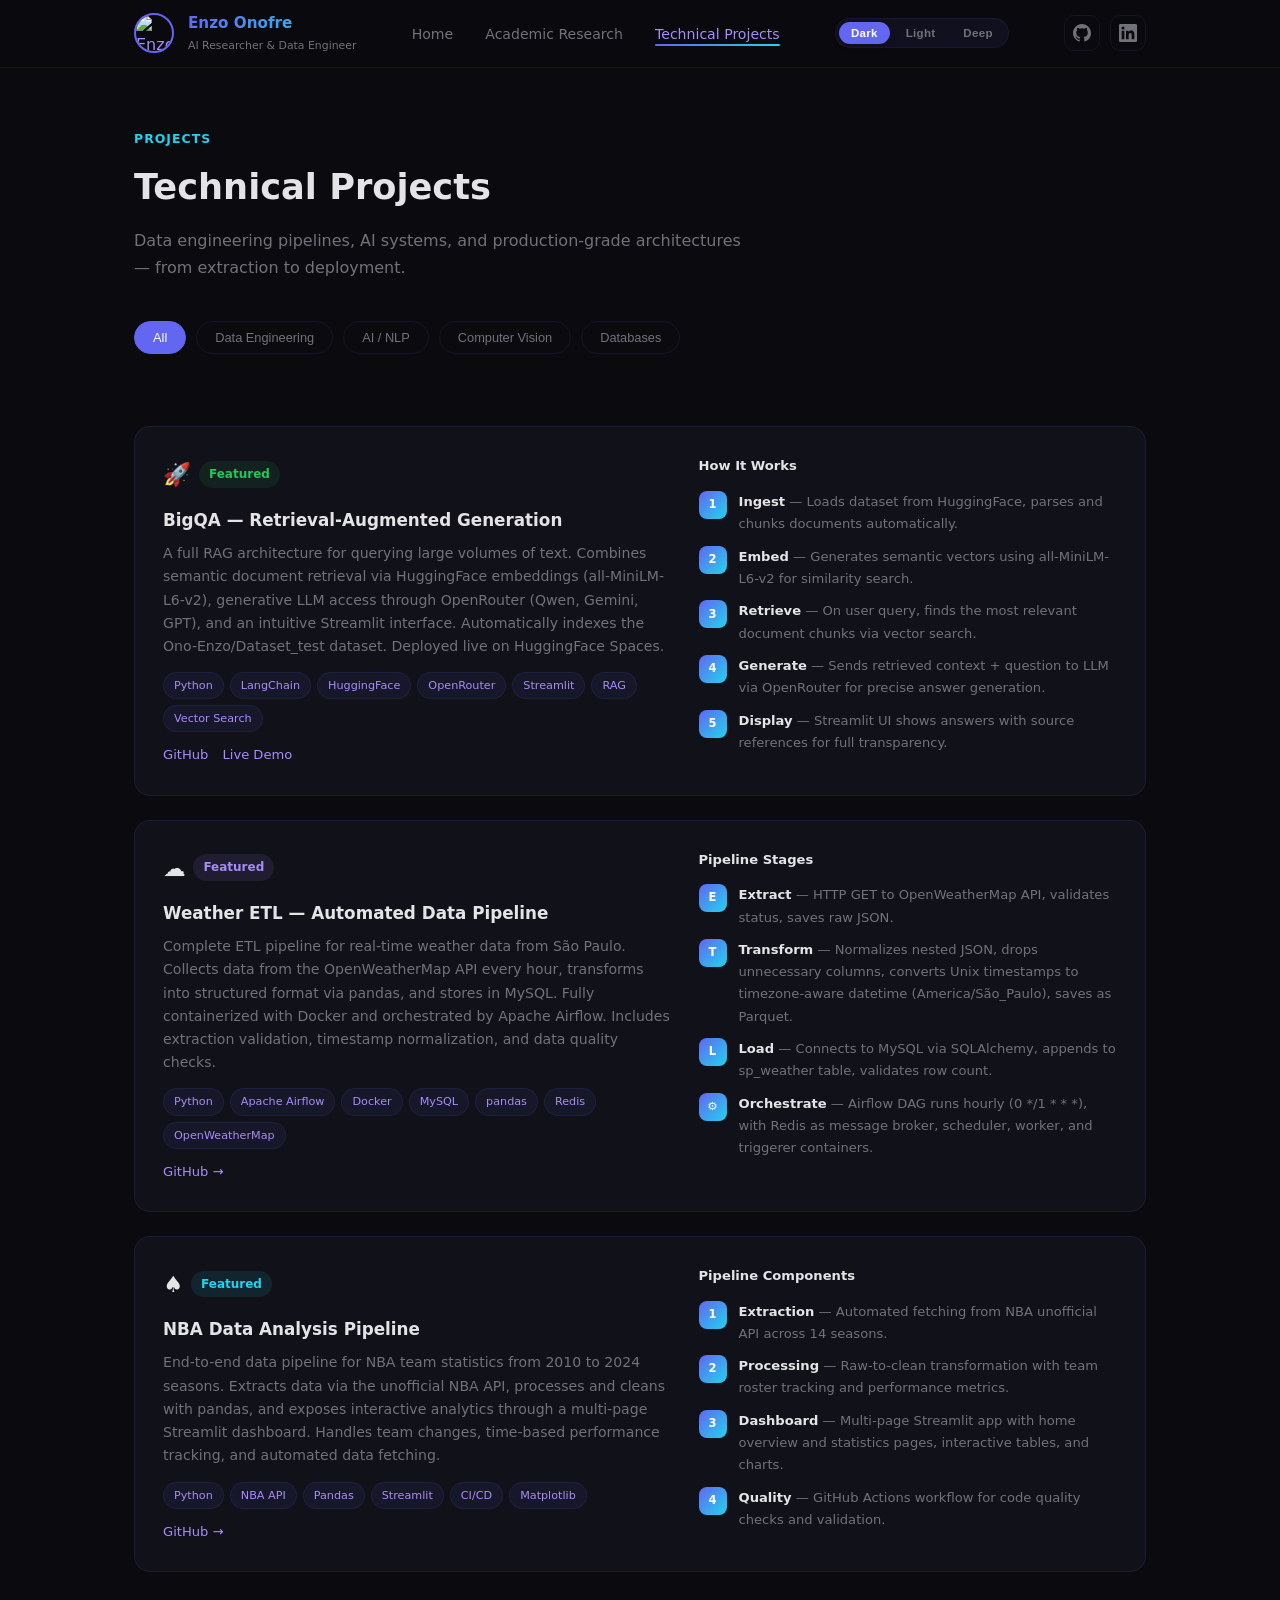
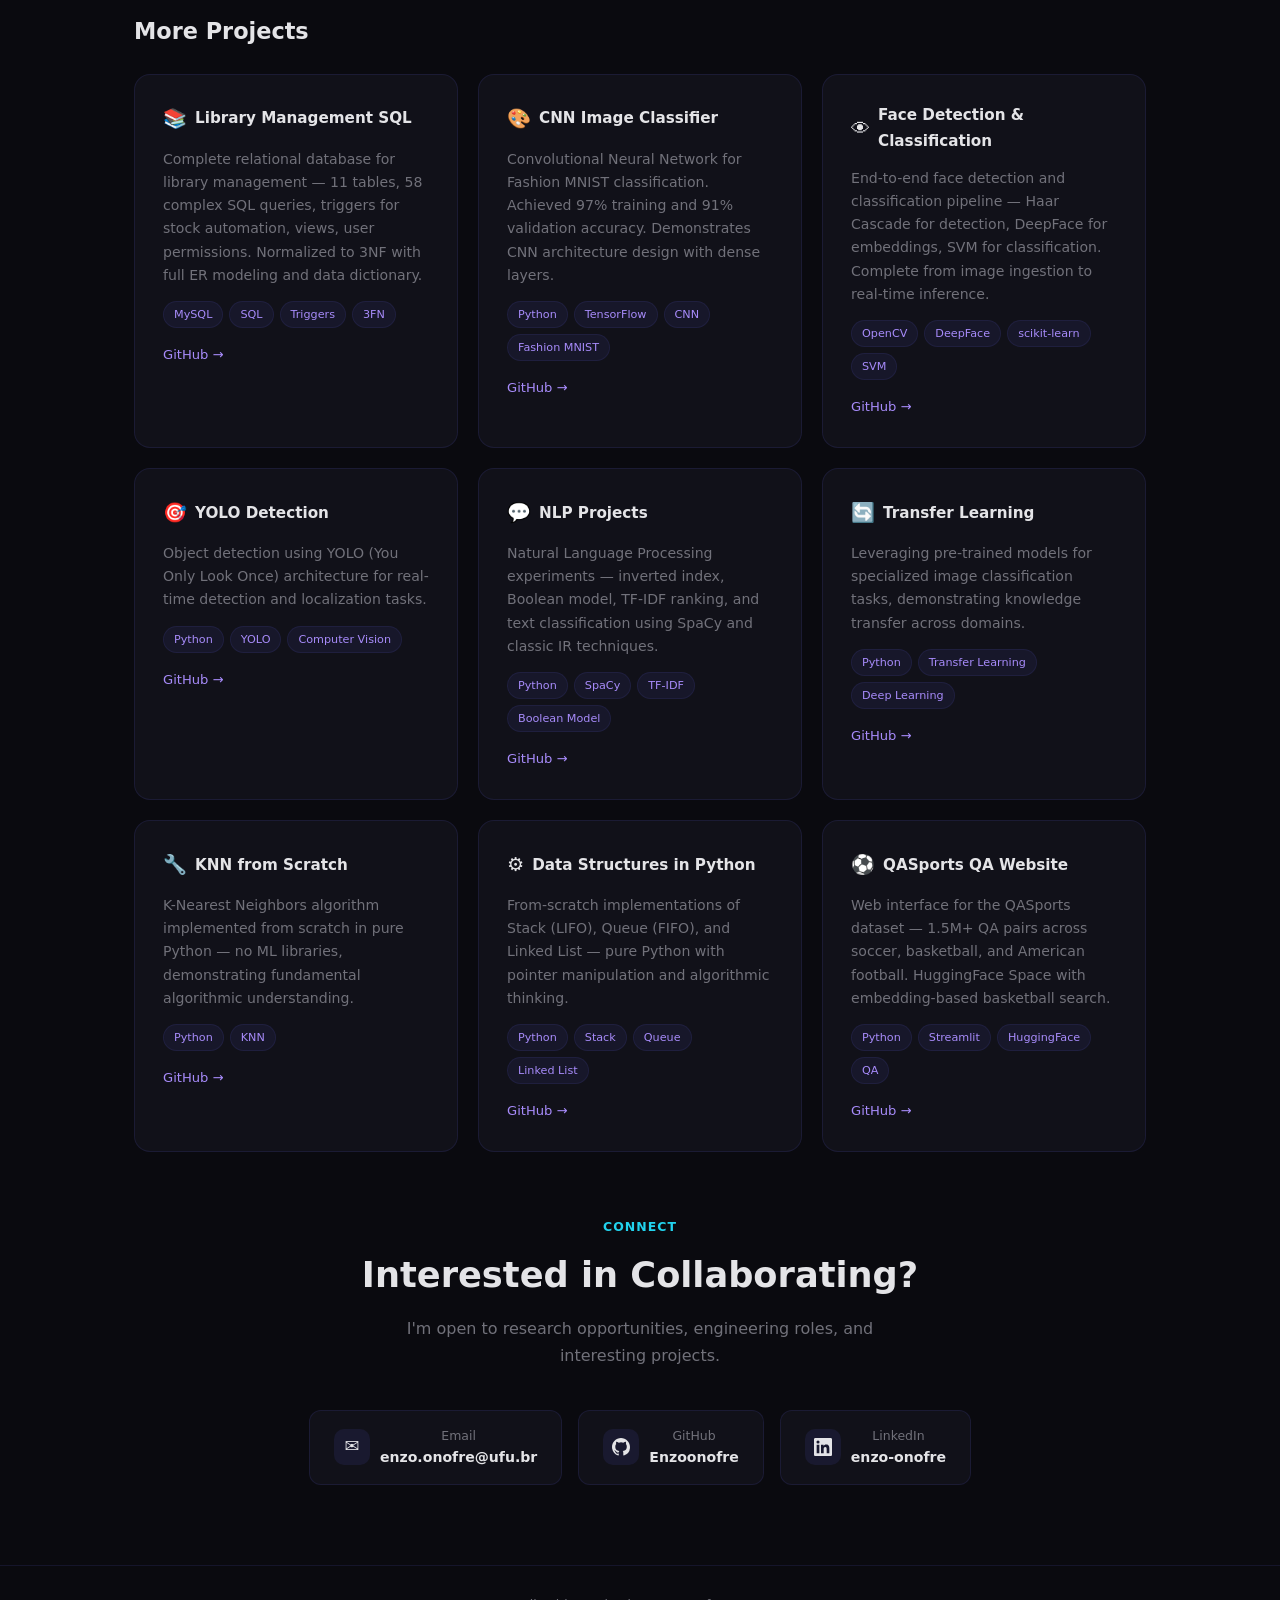
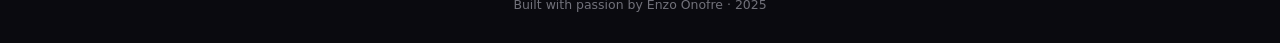
==== commit 533dbb5d: "Translate navigation links from Portuguese to English Co-Authored-By: Claude Opus 4.6 <noreply@anthr" ====
--- a/projects.html
+++ b/projects.html
@@ -24,8 +24,8 @@
     </div>
     <ul class="nav-links" id="nav-menu">
       <li><a href="index.html">Home</a></li>
-      <li><a href="research.html">Pesquisa Acadêmica</a></li>
-      <li><a href="projects.html" class="active">Projetos Técnicos</a></li>
+      <li><a href="research.html">Academic Research</a></li>
+      <li><a href="projects.html" class="active">Technical Projects</a></li>
     </ul>
     <div class="nav-group">
       <div class="theme-switcher">
